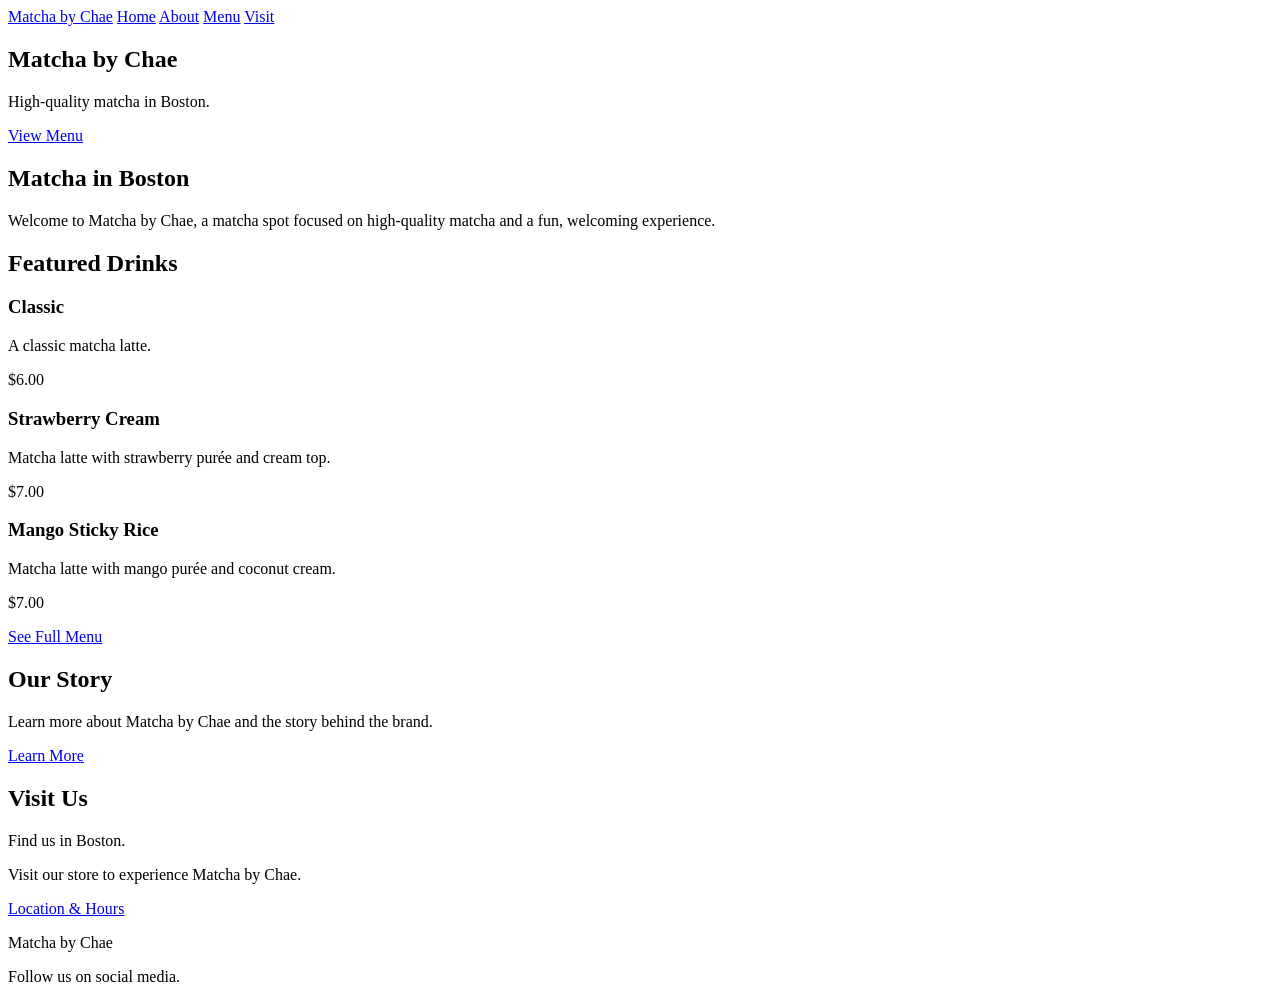
==== index.html @ 6a05a6c6 "Build initial home page structure" ====
<!DOCTYPE html>
<html lang="en">

<head>
    <meta charset="UTF-8">
    <meta name="viewport" content="width=device-width, initial-scale=1.0">
    <title>Matcha by Chae | Boston</title>
</head>

<body>

    <header>
        <nav>
            <a href="index.html">Matcha by Chae</a>

            <a href="index.html">Home</a>
            <a href="about.html">About</a>
            <a href="menu.html">Menu</a>
            <a href="visit.html">Visit</a>
        </nav>
    </header>

    <main>

        <!-- Hero Section -->
        <section>
            <h1>Matcha by Chae</h1>
            <p>High-quality matcha in Boston.</p>
            <a href="menu.html">View Menu</a>
        </section>


        <!-- Introduction -->
        <section>
            <h2>Matcha in Boston</h2>

            <p>
                Welcome to Matcha by Chae, a matcha spot focused on
                high-quality matcha and a fun, welcoming experience.
            </p>
        </section>


        <!-- Featured Drinks -->
        <section>
            <h2>Featured Drinks</h2>

            <article>
                <h3>Classic</h3>
                <p>A classic matcha latte.</p>
                <p>$6.00</p>
            </article>

            <article>
                <h3>Strawberry Cream</h3>
                <p>
                    Matcha latte with strawberry purée and cream top.
                </p>
                <p>$7.00</p>
            </article>

            <article>
                <h3>Mango Sticky Rice</h3>
                <p>
                    Matcha latte with mango purée and coconut cream.
                </p>
                <p>$7.00</p>
            </article>

            <a href="menu.html">See Full Menu</a>
        </section>


        <!-- Our Story -->
        <section>
            <h2>Our Story</h2>

            <p>
                Learn more about Matcha by Chae and the story behind
                the brand.
            </p>

            <a href="about.html">Learn More</a>
        </section>


        <!-- Visit -->
        <section>
            <h2>Visit Us</h2>

            <p>Find us in Boston.</p>

            <p>
                Visit our store to experience Matcha by Chae.
            </p>

            <a href="visit.html">Location & Hours</a>
        </section>

    </main>


    <footer>
        <p>Matcha by Chae</p>
        <p>Follow us on social media.</p>
    </footer>

</body>

</html>
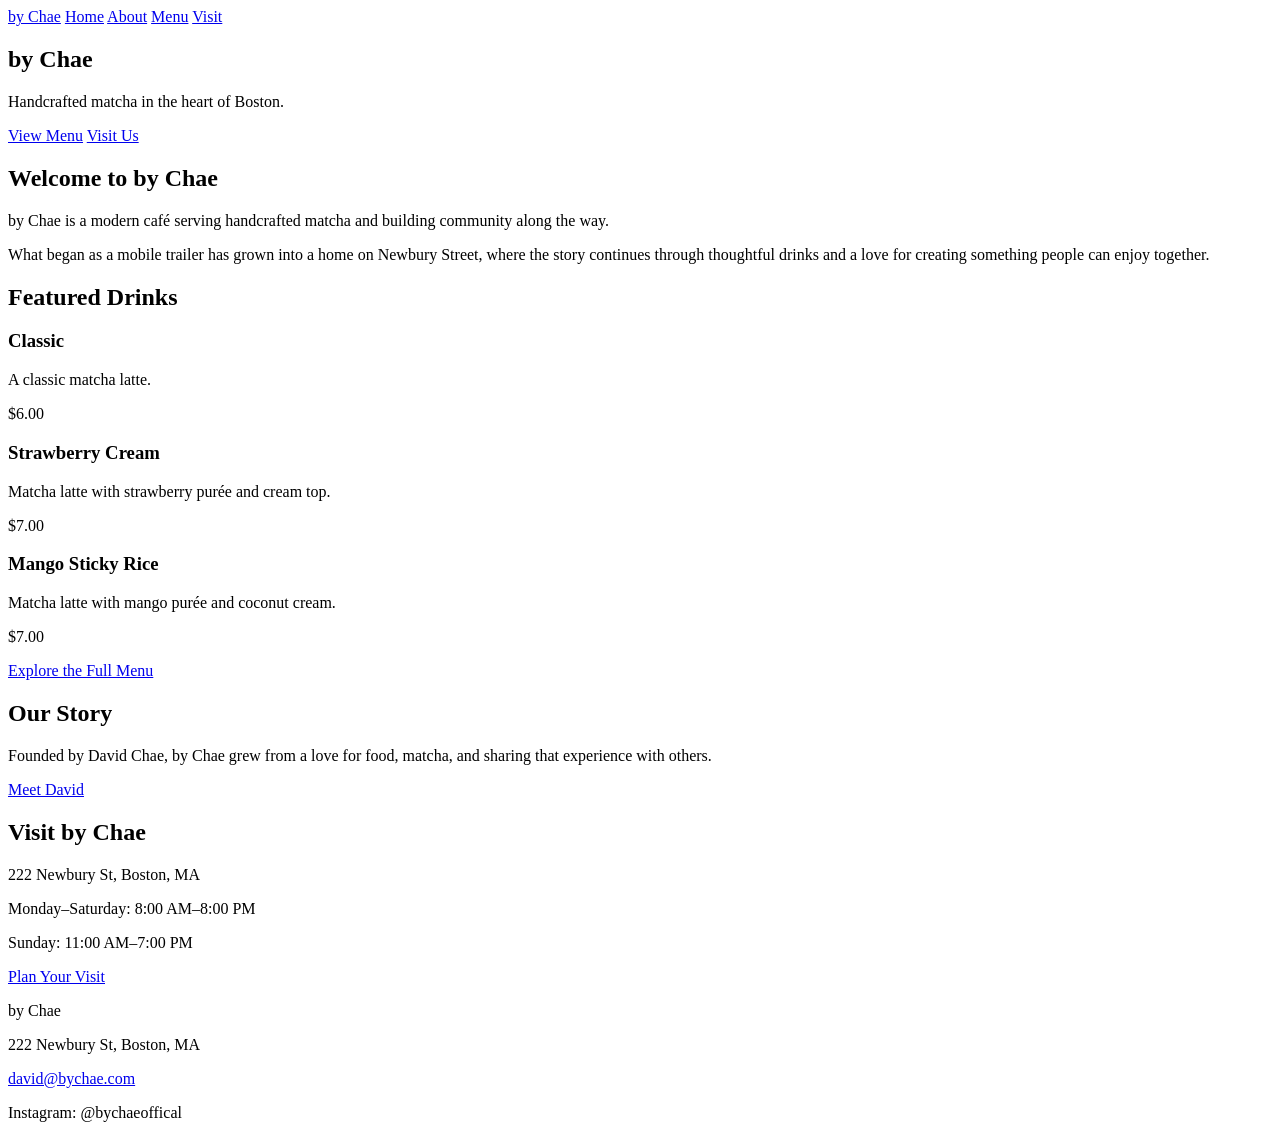
==== commit 5d6608b9: "Add final client content to all pages" ====
--- a/index.html
+++ b/index.html
@@ -4,14 +4,14 @@
 <head>
     <meta charset="UTF-8">
     <meta name="viewport" content="width=device-width, initial-scale=1.0">
-    <title>Matcha by Chae | Boston</title>
+    <title>by Chae | Matcha in Boston</title>
 </head>
 
 <body>
 
     <header>
         <nav>
-            <a href="index.html">Matcha by Chae</a>
+            <a href="index.html">by Chae</a>
 
             <a href="index.html">Home</a>
             <a href="about.html">About</a>
@@ -22,26 +22,29 @@
 
     <main>
 
-        <!-- Hero Section -->
         <section>
-            <h1>Matcha by Chae</h1>
-            <p>High-quality matcha in Boston.</p>
+            <h1>by Chae</h1>
+            <p>Handcrafted matcha in the heart of Boston.</p>
             <a href="menu.html">View Menu</a>
+            <a href="visit.html">Visit Us</a>
         </section>
 
-
-        <!-- Introduction -->
         <section>
-            <h2>Matcha in Boston</h2>
+            <h2>Welcome to by Chae</h2>
 
             <p>
-                Welcome to Matcha by Chae, a matcha spot focused on
-                high-quality matcha and a fun, welcoming experience.
+                by Chae is a modern café serving handcrafted matcha
+                and building community along the way.
+            </p>
+
+            <p>
+                What began as a mobile trailer has grown into a home
+                on Newbury Street, where the story continues through
+                thoughtful drinks and a love for creating something
+                people can enjoy together.
             </p>
         </section>
 
-
-        <!-- Featured Drinks -->
         <section>
             <h2>Featured Drinks</h2>
 
@@ -53,56 +56,49 @@
 
             <article>
                 <h3>Strawberry Cream</h3>
-                <p>
-                    Matcha latte with strawberry purée and cream top.
-                </p>
+                <p>Matcha latte with strawberry purée and cream top.</p>
                 <p>$7.00</p>
             </article>
 
             <article>
                 <h3>Mango Sticky Rice</h3>
-                <p>
-                    Matcha latte with mango purée and coconut cream.
-                </p>
+                <p>Matcha latte with mango purée and coconut cream.</p>
                 <p>$7.00</p>
             </article>
 
-            <a href="menu.html">See Full Menu</a>
+            <a href="menu.html">Explore the Full Menu</a>
         </section>
 
-
-        <!-- Our Story -->
         <section>
             <h2>Our Story</h2>
 
             <p>
-                Learn more about Matcha by Chae and the story behind
-                the brand.
+                Founded by David Chae, by Chae grew from a love for
+                food, matcha, and sharing that experience with others.
             </p>
 
-            <a href="about.html">Learn More</a>
+            <a href="about.html">Meet David</a>
         </section>
 
+        <section>
+            <h2>Visit by Chae</h2>
 
-        <!-- Visit -->
-        <section>
-            <h2>Visit Us</h2>
+            <p>222 Newbury St, Boston, MA</p>
+            <p>Monday–Saturday: 8:00 AM–8:00 PM</p>
+            <p>Sunday: 11:00 AM–7:00 PM</p>
 
-            <p>Find us in Boston.</p>
-
-            <p>
-                Visit our store to experience Matcha by Chae.
-            </p>
-
-            <a href="visit.html">Location & Hours</a>
+            <a href="visit.html">Plan Your Visit</a>
         </section>
 
     </main>
 
-
     <footer>
-        <p>Matcha by Chae</p>
-        <p>Follow us on social media.</p>
+        <p>by Chae</p>
+        <p>222 Newbury St, Boston, MA</p>
+        <p>
+            <a href="mailto:david@bychae.com">david@bychae.com</a>
+        </p>
+        <p>Instagram: @bychaeoffical</p>
     </footer>
 
 </body>
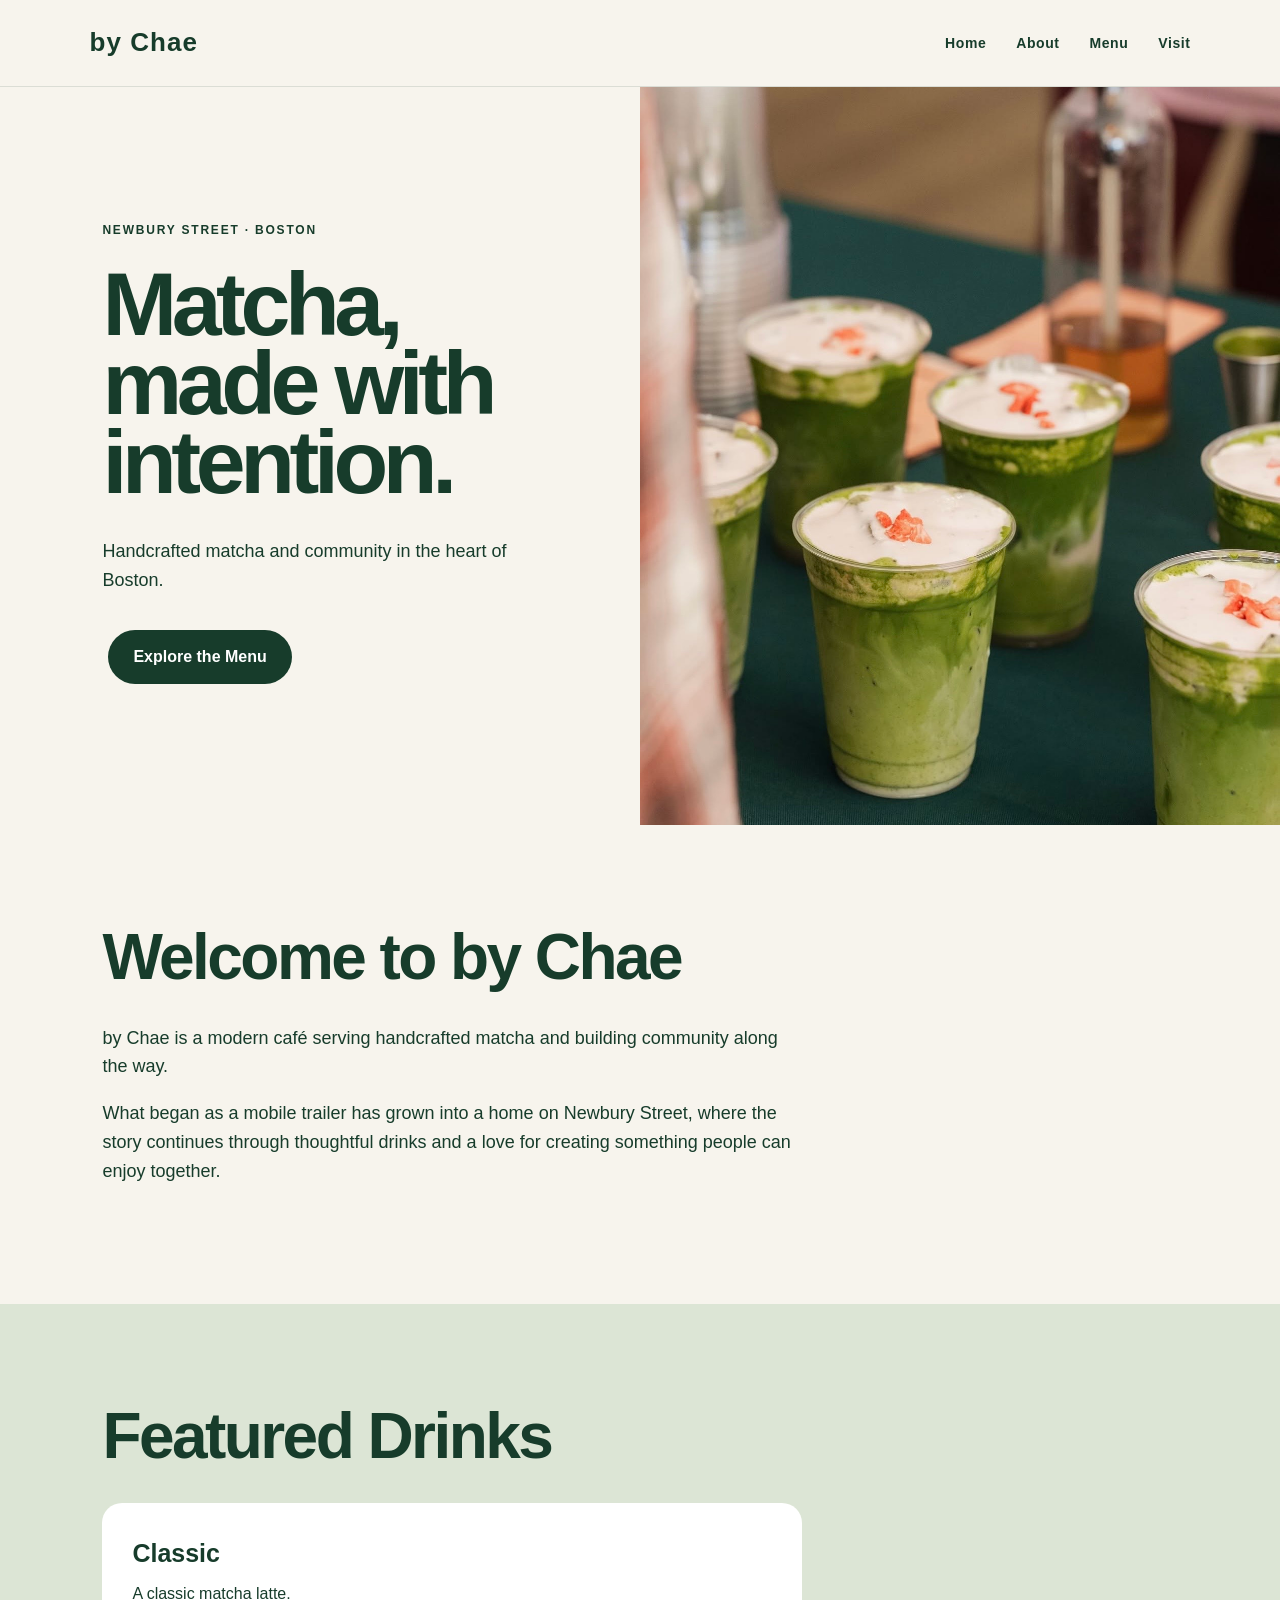
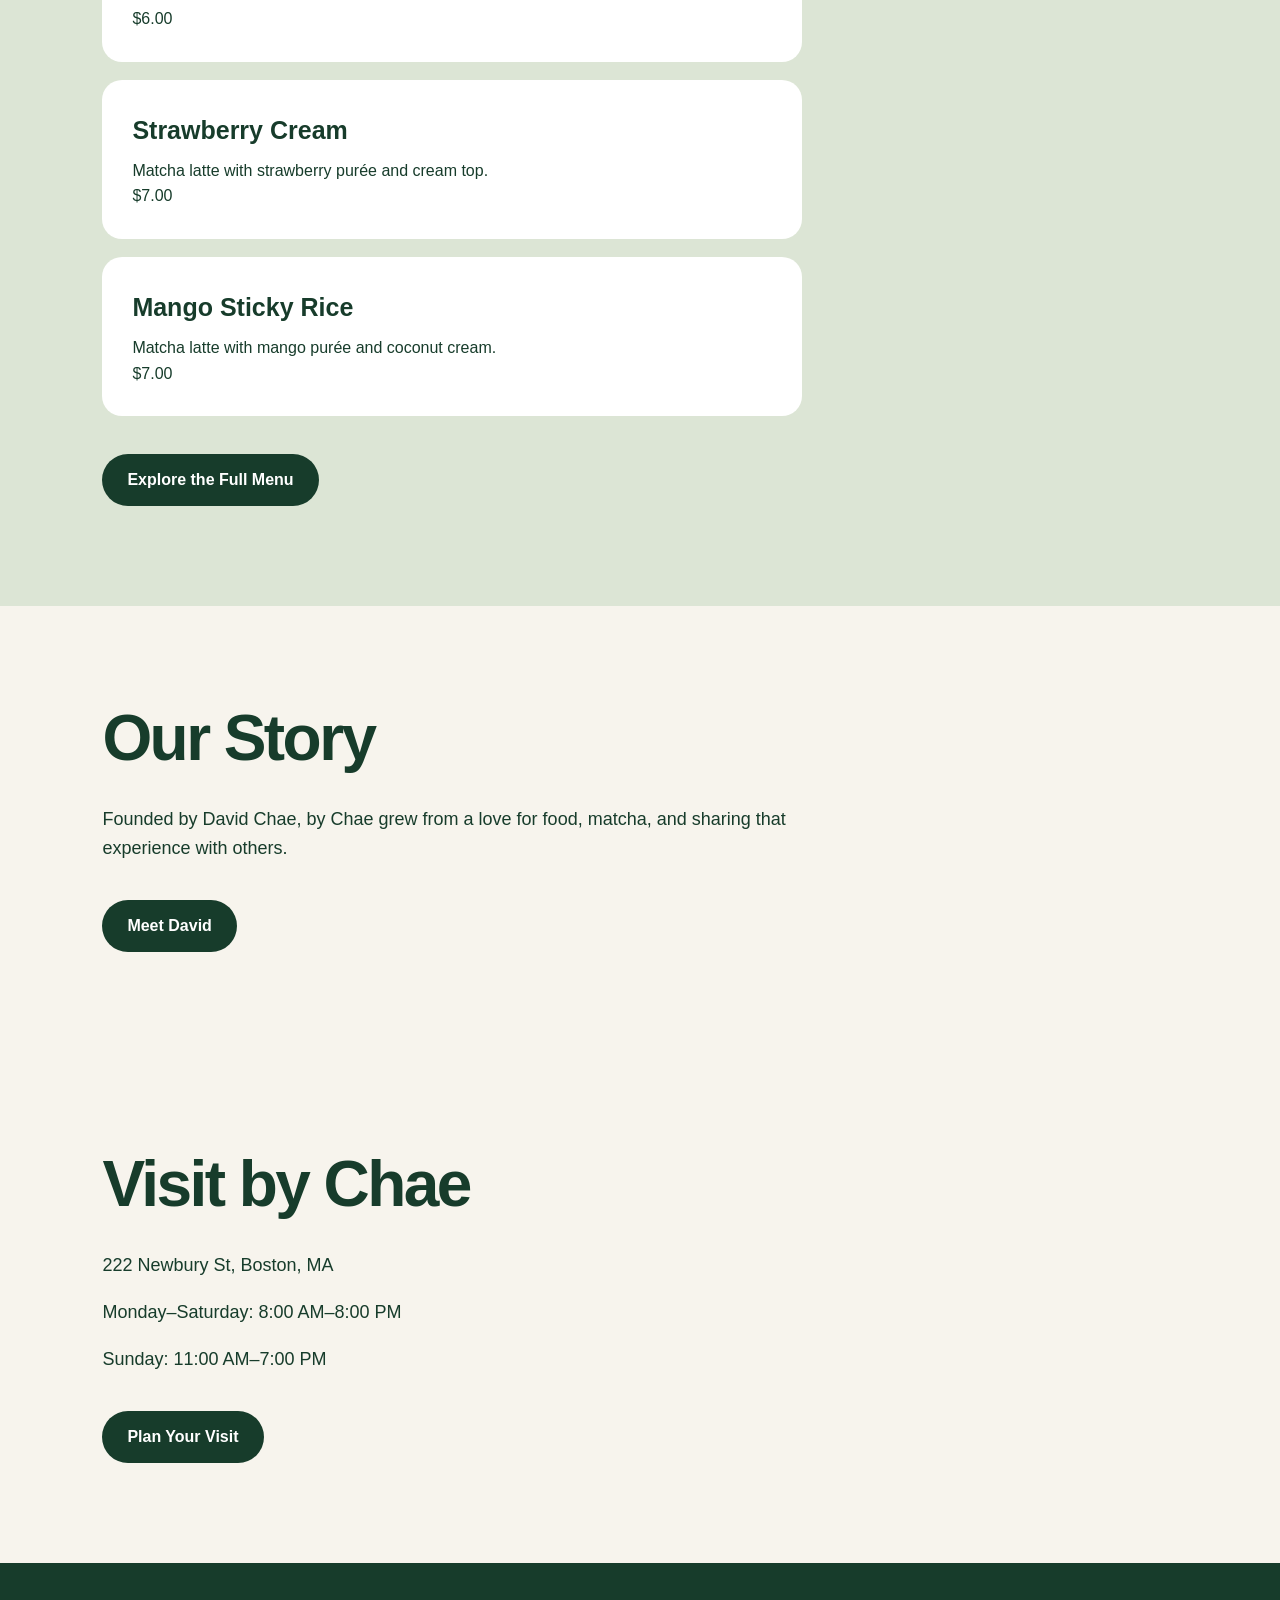
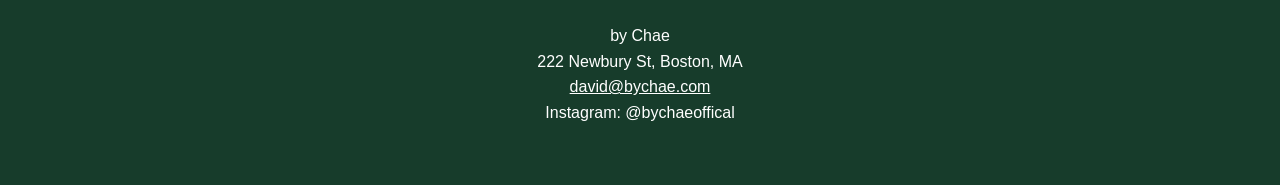
==== commit 617759fc: "updates" ====
--- a/index.html
+++ b/index.html
@@ -5,6 +5,7 @@
     <meta charset="UTF-8">
     <meta name="viewport" content="width=device-width, initial-scale=1.0">
     <title>by Chae | Matcha in Boston</title>
+    <link rel="stylesheet" href="styles.css">
 </head>
 
 <body>
@@ -22,12 +23,22 @@
 
     <main>
 
-        <section>
-            <h1>by Chae</h1>
-            <p>Handcrafted matcha in the heart of Boston.</p>
-            <a href="menu.html">View Menu</a>
-            <a href="visit.html">Visit Us</a>
-        </section>
+     <section class="hero">
+    <div class="hero-text">
+        <p class="eyebrow">NEWBURY STREET · BOSTON</p>
+        <h1>Matcha,<br>made with<br>intention.</h1>
+
+        <p class="hero-description">
+            Handcrafted matcha and community in the heart of Boston.
+        </p>
+
+        <a href="menu.html">Explore the Menu</a>
+    </div>
+
+    <div class="hero-image">
+        <img src="images/matcha-drinks.jpg" alt="by Chae matcha drinks">
+    </div>
+</section>
 
         <section>
             <h2>Welcome to by Chae</h2>
--- a/styles.css
+++ b/styles.css
@@ -0,0 +1,269 @@
+:root {
+    --green: #173c2b;
+    --light-green: #dce5d5;
+    --cream: #f7f4ed;
+    --white: #ffffff;
+    --text: #173c2b;
+}
+
+* {
+    box-sizing: border-box;
+    margin: 0;
+    padding: 0;
+}
+
+body {
+    font-family: Arial, Helvetica, sans-serif;
+    background: var(--cream);
+    color: var(--text);
+    line-height: 1.6;
+}
+
+header {
+    background: var(--cream);
+    padding: 22px 7%;
+    position: sticky;
+    top: 0;
+    z-index: 100;
+    border-bottom: 1px solid rgba(23, 60, 43, 0.12);
+}
+
+nav {
+    max-width: 1200px;
+    margin: auto;
+    display: flex;
+    justify-content: space-between;
+    align-items: center;
+    gap: 30px;
+}
+
+nav a {
+    color: var(--green);
+    text-decoration: none;
+    font-size: 14px;
+    font-weight: 600;
+    letter-spacing: 0.04em;
+}
+
+nav a:first-child {
+    font-size: 26px;
+    font-weight: 700;
+    margin-right: auto;
+}
+
+nav a:hover {
+    opacity: 0.6;
+}
+
+main > section:first-child {
+    min-height: 72vh;
+    background: var(--green);
+    color: var(--white);
+    display: flex;
+    flex-direction: column;
+    justify-content: center;
+    align-items: center;
+    text-align: center;
+    padding: 80px 8%;
+}
+
+main > section:first-child h1 {
+    font-size: clamp(64px, 10vw, 140px);
+    line-height: 0.9;
+    letter-spacing: -0.06em;
+    margin-bottom: 28px;
+}
+
+main > section:first-child p {
+    font-size: 20px;
+    margin-bottom: 35px;
+}
+
+main > section:first-child a {
+    display: inline-block;
+    background: var(--cream);
+    color: var(--green);
+    padding: 13px 25px;
+    margin: 6px;
+    border-radius: 100px;
+    text-decoration: none;
+    font-weight: 600;
+    transition: 0.2s ease;
+}
+
+main > section:first-child a:hover {
+    transform: translateY(-2px);
+    background: var(--white);
+}
+
+section {
+    padding: 100px 8%;
+}
+
+section:nth-child(3) {
+    background: var(--light-green);
+}
+
+section h2 {
+    font-size: clamp(36px, 5vw, 65px);
+    line-height: 1;
+    letter-spacing: -0.04em;
+    margin-bottom: 35px;
+}
+
+section > p {
+    max-width: 700px;
+    font-size: 18px;
+    margin-bottom: 18px;
+}
+
+article {
+    background: var(--white);
+    border-radius: 20px;
+    padding: 30px;
+    margin: 18px 0;
+    max-width: 700px;
+    transition: transform 0.2s ease;
+}
+
+article:hover {
+    transform: translateY(-4px);
+}
+
+article h3 {
+    font-size: 25px;
+    margin-bottom: 8px;
+}
+
+section > a {
+    display: inline-block;
+    background: var(--green);
+    color: var(--white);
+    padding: 13px 25px;
+    border-radius: 100px;
+    text-decoration: none;
+    margin-top: 20px;
+    font-weight: 600;
+}
+
+footer {
+    background: var(--green);
+    color: var(--white);
+    padding: 60px 8%;
+    text-align: center;
+}
+
+footer a {
+    color: var(--white);
+}
+
+@media (max-width: 700px) {
+    header {
+        padding: 18px 5%;
+    }
+
+    nav {
+        flex-wrap: wrap;
+        gap: 12px 18px;
+    }
+
+    nav a:first-child {
+        width: 100%;
+        font-size: 24px;
+    }
+
+    nav a {
+        font-size: 13px;
+    }
+
+    section {
+        padding: 70px 6%;
+    }
+
+    main > section:first-child {
+        min-height: 65vh;
+        padding: 70px 6%;
+    }
+
+    main > section:first-child h1 {
+        font-size: 65px;
+    }
+}
+/* New homepage hero */
+
+.hero {
+    min-height: 82vh !important;
+    display: grid !important;
+    grid-template-columns: 1fr 1fr;
+    padding: 0 !important;
+    background: var(--cream) !important;
+    color: var(--green) !important;
+    text-align: left !important;
+}
+
+.hero-text {
+    display: flex;
+    flex-direction: column;
+    justify-content: center;
+    align-items: flex-start;
+    padding: 70px 8vw;
+}
+
+.hero .eyebrow {
+    font-size: 12px;
+    font-weight: 700;
+    letter-spacing: 0.15em;
+    margin-bottom: 25px;
+}
+
+.hero h1 {
+    font-size: clamp(60px, 7vw, 110px) !important;
+    line-height: 0.88 !important;
+    letter-spacing: -0.06em;
+    margin-bottom: 35px !important;
+}
+
+.hero-description {
+    max-width: 430px;
+    font-size: 18px !important;
+    margin-bottom: 30px !important;
+}
+
+.hero a {
+    background: var(--green) !important;
+    color: var(--white) !important;
+    padding: 14px 25px !important;
+    border-radius: 100px;
+    text-decoration: none;
+    font-weight: 600;
+}
+
+.hero-image {
+    height: 82vh;
+    overflow: hidden;
+}
+
+.hero-image img {
+    width: 100%;
+    height: 100%;
+    object-fit: cover;
+    display: block;
+}
+
+@media (max-width: 750px) {
+    .hero {
+        grid-template-columns: 1fr !important;
+    }
+
+    .hero-text {
+        padding: 70px 7%;
+    }
+
+    .hero-image {
+        height: 55vh;
+    }
+
+    .hero h1 {
+        font-size: 60px !important;
+    }
+}
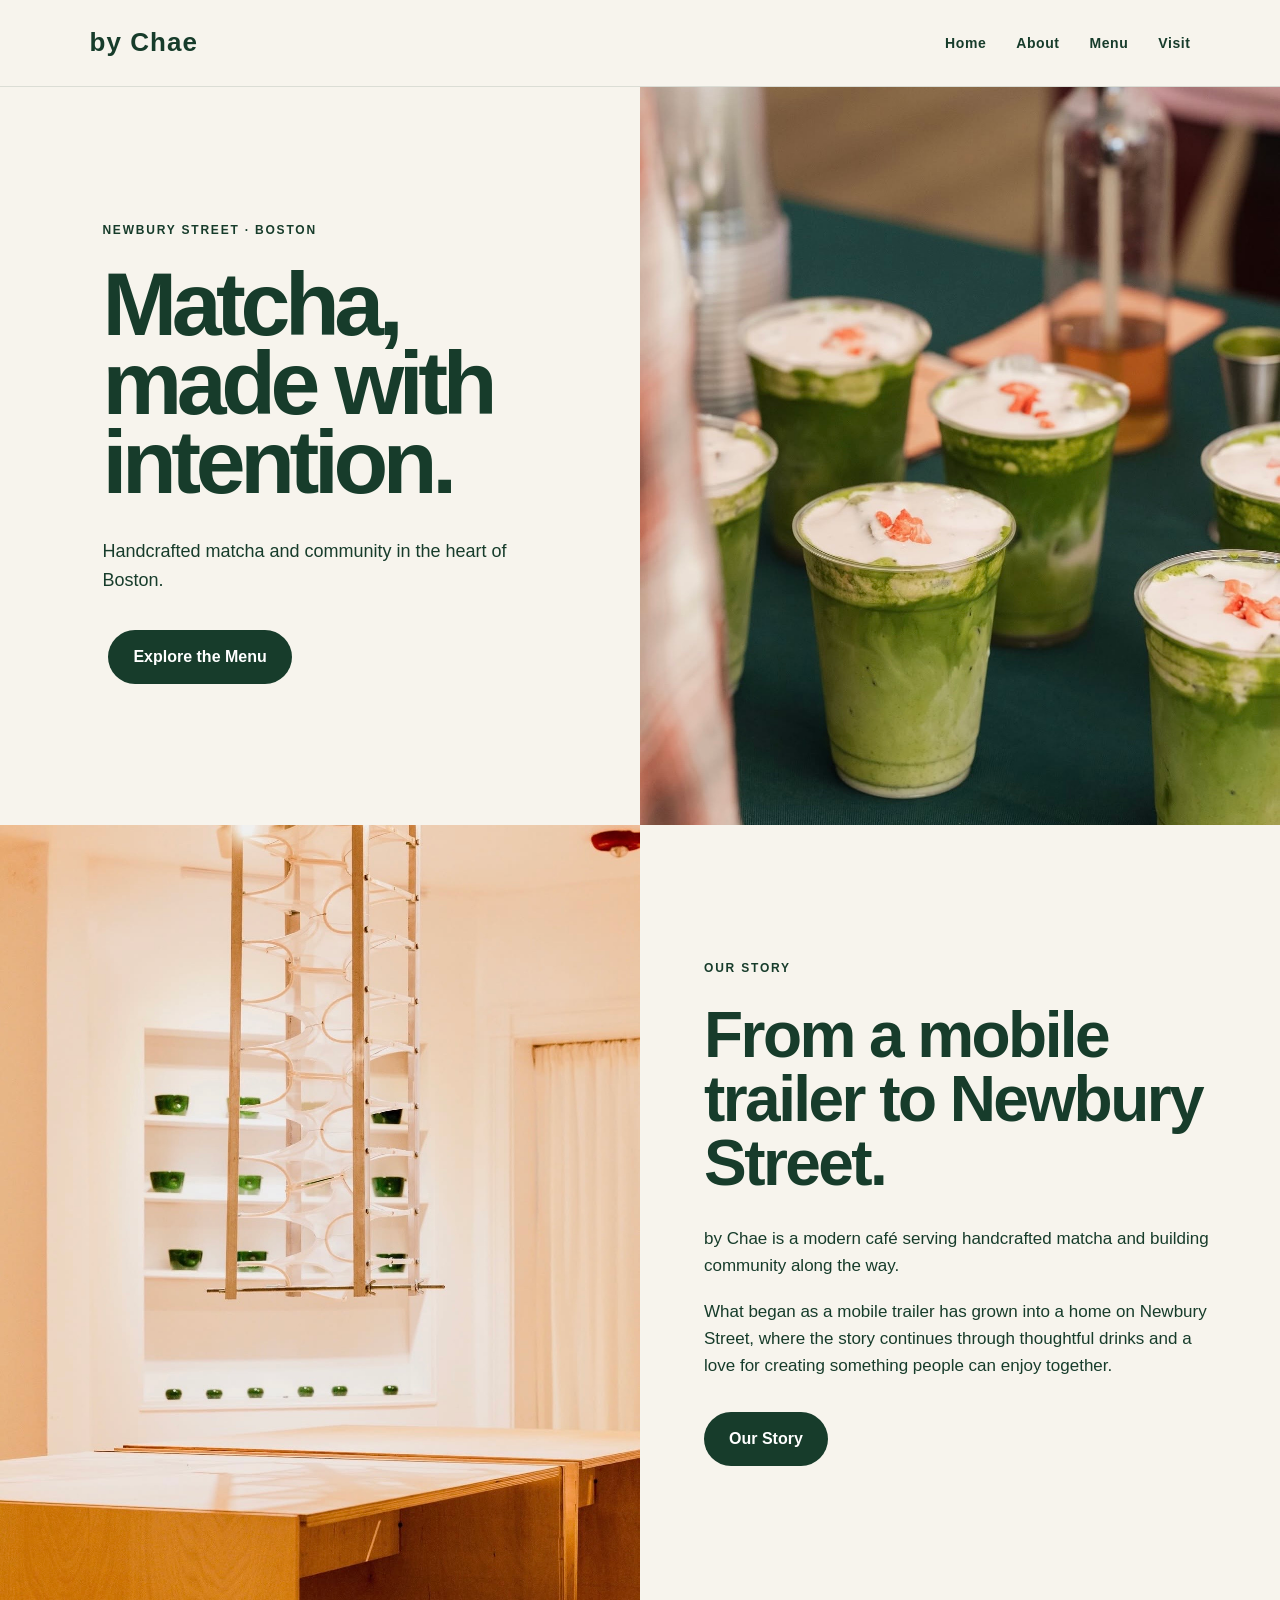
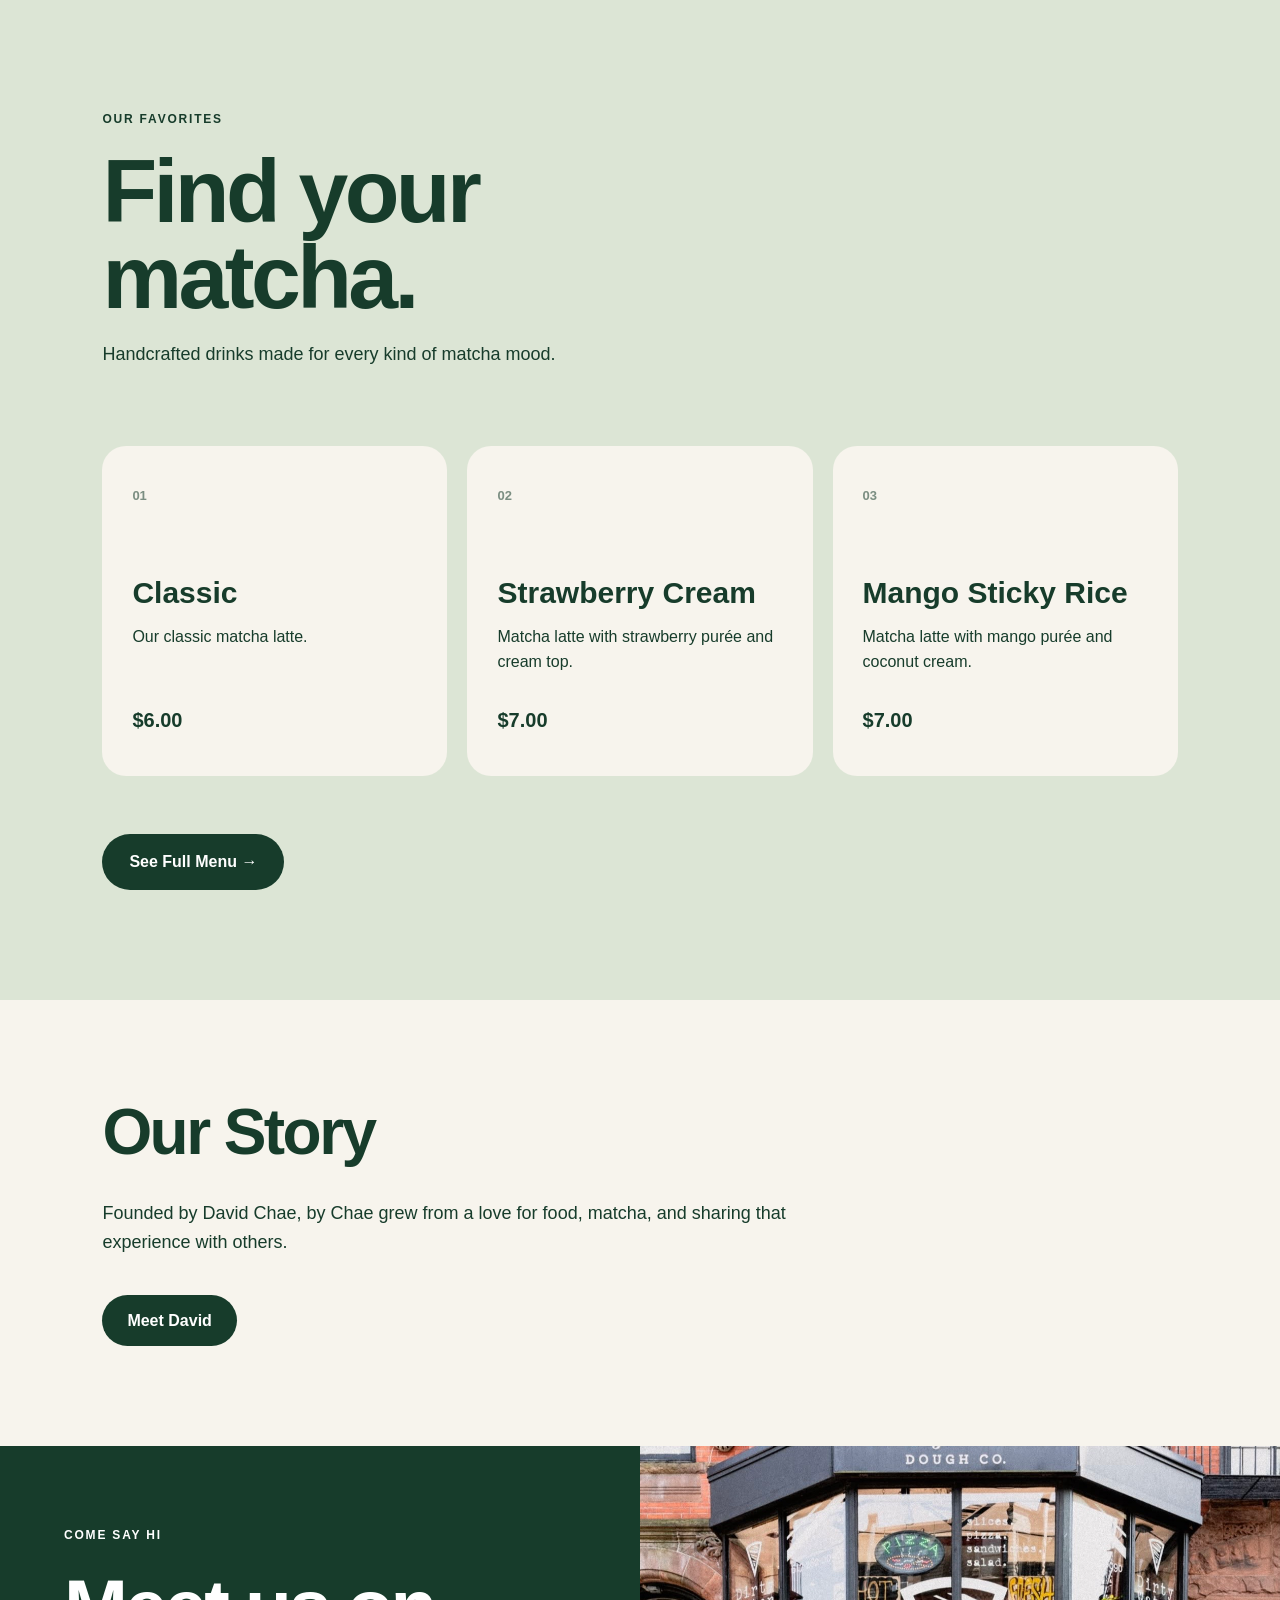
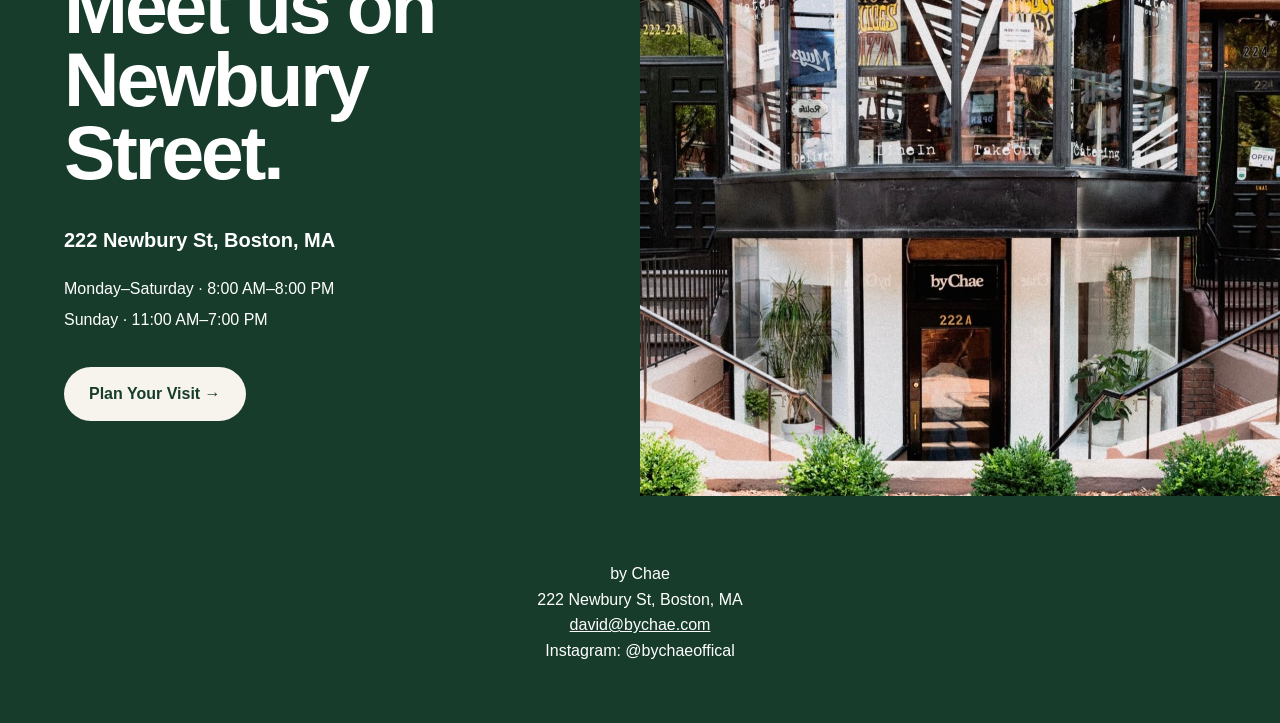
==== commit b9ae4180: "Improve homepage layout and add images" ====
--- a/index.html
+++ b/index.html
@@ -40,45 +40,63 @@
     </div>
 </section>
 
-        <section>
-            <h2>Welcome to by Chae</h2>
+       <section class="story-section">
+    <div class="story-image">
+        <img src="images/store-interior.jpg" alt="Inside the by Chae cafe">
+    </div>
 
-            <p>
-                by Chae is a modern café serving handcrafted matcha
-                and building community along the way.
-            </p>
+    <div class="story-text">
+        <p class="eyebrow">OUR STORY</p>
+        <h2>From a mobile trailer to Newbury Street.</h2>
 
-            <p>
-                What began as a mobile trailer has grown into a home
-                on Newbury Street, where the story continues through
-                thoughtful drinks and a love for creating something
-                people can enjoy together.
-            </p>
-        </section>
+        <p>
+            by Chae is a modern café serving handcrafted matcha
+            and building community along the way.
+        </p>
 
-        <section>
-            <h2>Featured Drinks</h2>
+        <p>
+            What began as a mobile trailer has grown into a home
+            on Newbury Street, where the story continues through
+            thoughtful drinks and a love for creating something
+            people can enjoy together.
+        </p>
 
-            <article>
-                <h3>Classic</h3>
-                <p>A classic matcha latte.</p>
-                <p>$6.00</p>
-            </article>
+        <a href="about.html">Our Story</a>
+    </div>
+</section>
 
-            <article>
-                <h3>Strawberry Cream</h3>
-                <p>Matcha latte with strawberry purée and cream top.</p>
-                <p>$7.00</p>
-            </article>
+   <section class="featured-section">
+    <div class="featured-heading">
+        <p class="eyebrow">OUR FAVORITES</p>
+        <h2>Find your matcha.</h2>
+        <p>Handcrafted drinks made for every kind of matcha mood.</p>
+    </div>
 
-            <article>
-                <h3>Mango Sticky Rice</h3>
-                <p>Matcha latte with mango purée and coconut cream.</p>
-                <p>$7.00</p>
-            </article>
+    <div class="drink-grid">
+        <article class="drink-card">
+            <span class="drink-number">01</span>
+            <h3>Classic</h3>
+            <p>Our classic matcha latte.</p>
+            <strong>$6.00</strong>
+        </article>
 
-            <a href="menu.html">Explore the Full Menu</a>
-        </section>
+        <article class="drink-card">
+            <span class="drink-number">02</span>
+            <h3>Strawberry Cream</h3>
+            <p>Matcha latte with strawberry purée and cream top.</p>
+            <strong>$7.00</strong>
+        </article>
+
+        <article class="drink-card">
+            <span class="drink-number">03</span>
+            <h3>Mango Sticky Rice</h3>
+            <p>Matcha latte with mango purée and coconut cream.</p>
+            <strong>$7.00</strong>
+        </article>
+    </div>
+
+    <a class="menu-button" href="menu.html">See Full Menu →</a>
+</section>
 
         <section>
             <h2>Our Story</h2>
@@ -91,15 +109,26 @@
             <a href="about.html">Meet David</a>
         </section>
 
-        <section>
-            <h2>Visit by Chae</h2>
+      <section class="visit-section">
+    <div class="visit-content">
+        <p class="eyebrow">COME SAY HI</p>
+        <h2>Meet us on<br>Newbury Street.</h2>
 
-            <p>222 Newbury St, Boston, MA</p>
-            <p>Monday–Saturday: 8:00 AM–8:00 PM</p>
-            <p>Sunday: 11:00 AM–7:00 PM</p>
+        <p class="visit-address">222 Newbury St, Boston, MA</p>
 
-            <a href="visit.html">Plan Your Visit</a>
-        </section>
+        <div class="visit-hours">
+            <p>Monday–Saturday · 8:00 AM–8:00 PM</p>
+            <p>Sunday · 11:00 AM–7:00 PM</p>
+        </div>
+
+        <a href="visit.html">Plan Your Visit →</a>
+    </div>
+
+    <div class="visit-image">
+        <img src="images/store-exterior.jpg" alt="Exterior of by Chae on Newbury Street">
+    </div>
+</section>
+    
 
     </main>
 
--- a/styles.css
+++ b/styles.css
@@ -266,4 +266,337 @@
     .hero h1 {
         font-size: 60px !important;
     }
+}
+/* Story section */
+
+.story-section {
+    display: grid;
+    grid-template-columns: 1fr 1fr;
+    padding: 0;
+    background: var(--cream);
+    min-height: 700px;
+}
+
+.story-image {
+    min-height: 700px;
+    overflow: hidden;
+}
+
+.story-image img {
+    width: 100%;
+    height: 100%;
+    object-fit: cover;
+    display: block;
+}
+
+.story-text {
+    display: flex;
+    flex-direction: column;
+    justify-content: center;
+    align-items: flex-start;
+    padding: 80px 10%;
+}
+
+.story-text .eyebrow {
+    font-size: 12px;
+    font-weight: 700;
+    letter-spacing: 0.15em;
+    margin-bottom: 25px;
+}
+
+.story-text h2 {
+    font-size: clamp(42px, 5vw, 70px);
+    line-height: 1;
+    margin-bottom: 30px;
+}
+
+.story-text p {
+    max-width: 520px;
+    font-size: 17px;
+    margin-bottom: 18px;
+}
+
+.story-text a {
+    display: inline-block;
+    background: var(--green);
+    color: var(--white);
+    padding: 14px 25px;
+    border-radius: 100px;
+    text-decoration: none;
+    font-weight: 600;
+    margin-top: 15px;
+}
+
+@media (max-width: 750px) {
+    .story-section {
+        grid-template-columns: 1fr;
+    }
+
+    .story-image {
+        min-height: 450px;
+    }
+
+    .story-text {
+        padding: 70px 7%;
+    }
+}
+/* Featured drinks */
+
+.featured-section {
+    background: var(--light-green);
+    padding: 110px 8%;
+}
+
+.featured-heading {
+    max-width: 700px;
+    margin-bottom: 60px;
+}
+
+.featured-heading .eyebrow {
+    font-size: 12px;
+    font-weight: 700;
+    letter-spacing: 0.15em;
+    margin-bottom: 20px;
+}
+
+.featured-heading h2 {
+    font-size: clamp(50px, 7vw, 90px);
+    line-height: 0.95;
+    margin-bottom: 20px;
+}
+
+.featured-heading > p:last-child {
+    font-size: 18px;
+}
+
+.drink-grid {
+    display: grid;
+    grid-template-columns: repeat(3, 1fr);
+    gap: 20px;
+}
+
+.drink-card {
+    background: var(--cream);
+    border-radius: 24px;
+    padding: 40px 30px;
+    min-height: 330px;
+    display: flex;
+    flex-direction: column;
+    align-items: flex-start;
+}
+
+.drink-number {
+    font-size: 13px;
+    font-weight: 700;
+    opacity: 0.55;
+    margin-bottom: 70px;
+}
+
+.drink-card h3 {
+    font-size: 30px;
+    line-height: 1.05;
+    margin-bottom: 15px;
+}
+
+.drink-card p {
+    margin-bottom: 25px;
+}
+
+.drink-card strong {
+    margin-top: auto;
+    font-size: 20px;
+}
+
+.menu-button {
+    display: inline-block;
+    margin-top: 40px;
+    background: var(--green);
+    color: white;
+    padding: 15px 27px;
+    border-radius: 100px;
+    text-decoration: none;
+    font-weight: 600;
+}
+
+@media (max-width: 750px) {
+    .featured-section {
+        padding: 75px 7%;
+    }
+
+    .drink-grid {
+        grid-template-columns: 1fr;
+    }
+
+    .drink-card {
+        min-height: 260px;
+    }
+
+    .drink-number {
+        margin-bottom: 45px;
+    }
+}
+/* Visit section */
+
+.visit-section {
+    display: grid;
+    grid-template-columns: 1fr 1fr;
+    padding: 0;
+    background: var(--green);
+    color: var(--white);
+}
+
+.visit-content {
+    min-height: 650px;
+    display: flex;
+    flex-direction: column;
+    justify-content: center;
+    align-items: flex-start;
+    padding: 80px 10%;
+}
+
+.visit-content .eyebrow {
+    font-size: 12px;
+    font-weight: 700;
+    letter-spacing: 0.15em;
+    margin-bottom: 25px;
+}
+
+.visit-content h2 {
+    font-size: clamp(48px, 6vw, 80px);
+    line-height: 0.95;
+    margin-bottom: 35px;
+}
+
+.visit-address {
+    font-size: 20px;
+    font-weight: 600;
+    margin-bottom: 20px;
+}
+
+.visit-hours {
+    margin-bottom: 30px;
+}
+
+.visit-hours p {
+    margin-bottom: 5px;
+}
+
+.visit-content a {
+    display: inline-block;
+    background: var(--cream);
+    color: var(--green);
+    padding: 14px 25px;
+    border-radius: 100px;
+    text-decoration: none;
+    font-weight: 600;
+}
+
+.visit-image {
+    min-height: 650px;
+    overflow: hidden;
+}
+
+.visit-image img {
+    width: 100%;
+    height: 100%;
+    object-fit: cover;
+    display: block;
+}
+
+@media (max-width: 750px) {
+    .visit-section {
+        grid-template-columns: 1fr;
+    }
+
+    .visit-content {
+        min-height: auto;
+        padding: 75px 7%;
+    }
+
+  .visit-image {
+    height: 400px;
+}
+}
+/* Visit section */
+
+.visit-section {
+    display: grid;
+    grid-template-columns: 1fr 1fr;
+    padding: 0;
+    background: var(--green);
+    color: var(--white);
+}
+
+.visit-content {
+    min-height: 650px;
+    display: flex;
+    flex-direction: column;
+    justify-content: center;
+    align-items: flex-start;
+    padding: 80px 10%;
+}
+
+.visit-content .eyebrow {
+    font-size: 12px;
+    font-weight: 700;
+    letter-spacing: 0.15em;
+    margin-bottom: 25px;
+}
+
+.visit-content h2 {
+    font-size: clamp(48px, 6vw, 80px);
+    line-height: 0.95;
+    margin-bottom: 35px;
+}
+
+.visit-address {
+    font-size: 20px;
+    font-weight: 600;
+    margin-bottom: 20px;
+}
+
+.visit-hours {
+    margin-bottom: 30px;
+}
+
+.visit-hours p {
+    margin-bottom: 5px;
+}
+
+.visit-content a {
+    display: inline-block;
+    background: var(--cream);
+    color: var(--green);
+    padding: 14px 25px;
+    border-radius: 100px;
+    text-decoration: none;
+    font-weight: 600;
+}
+
+.visit-image {
+    height: 600px;
+    overflow: hidden;
+}
+
+.visit-image img {
+    width: 100%;
+    height: 100%;
+    object-fit: cover;
+    object-position: center;
+    display: block;
+}
+
+@media (max-width: 750px) {
+    .visit-section {
+        grid-template-columns: 1fr;
+    }
+
+    .visit-content {
+        min-height: auto;
+        padding: 75px 7%;
+    }
+
+    .visit-image {
+        min-height: 450px;
+    }
 }
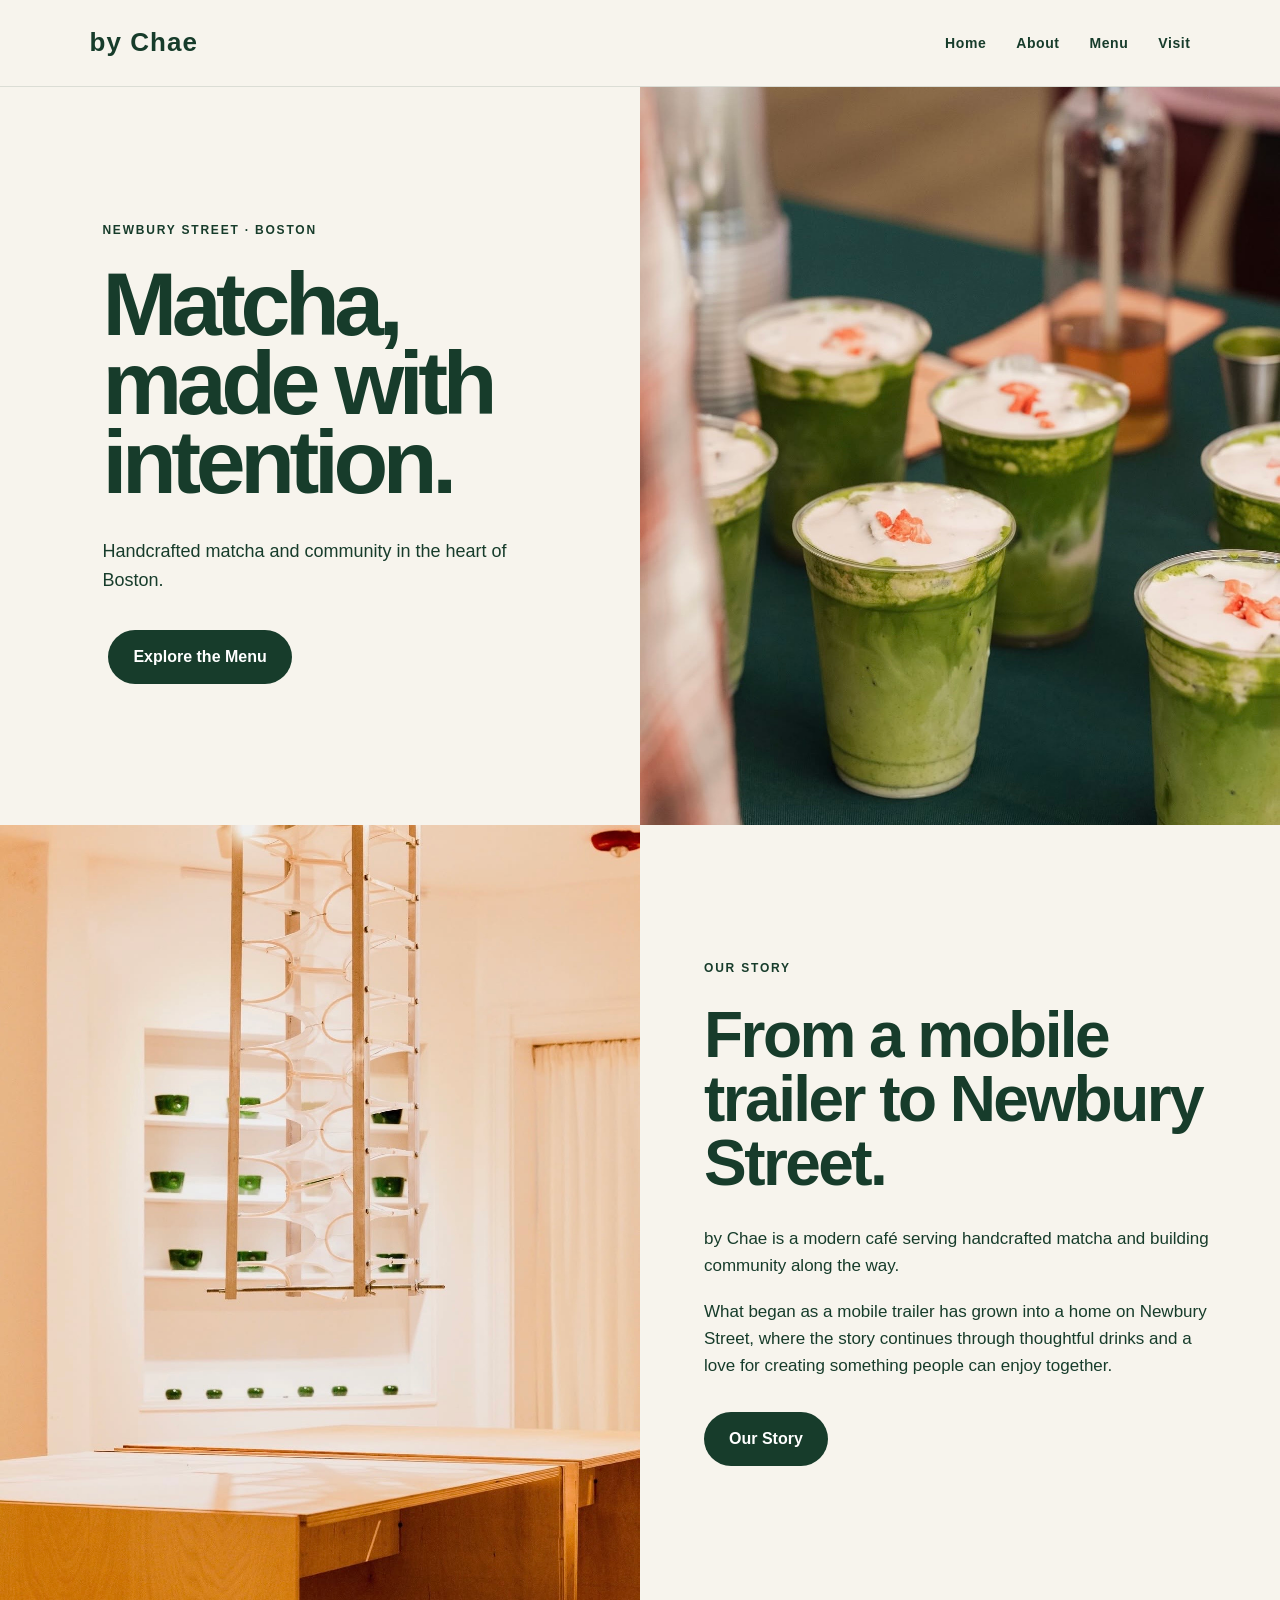
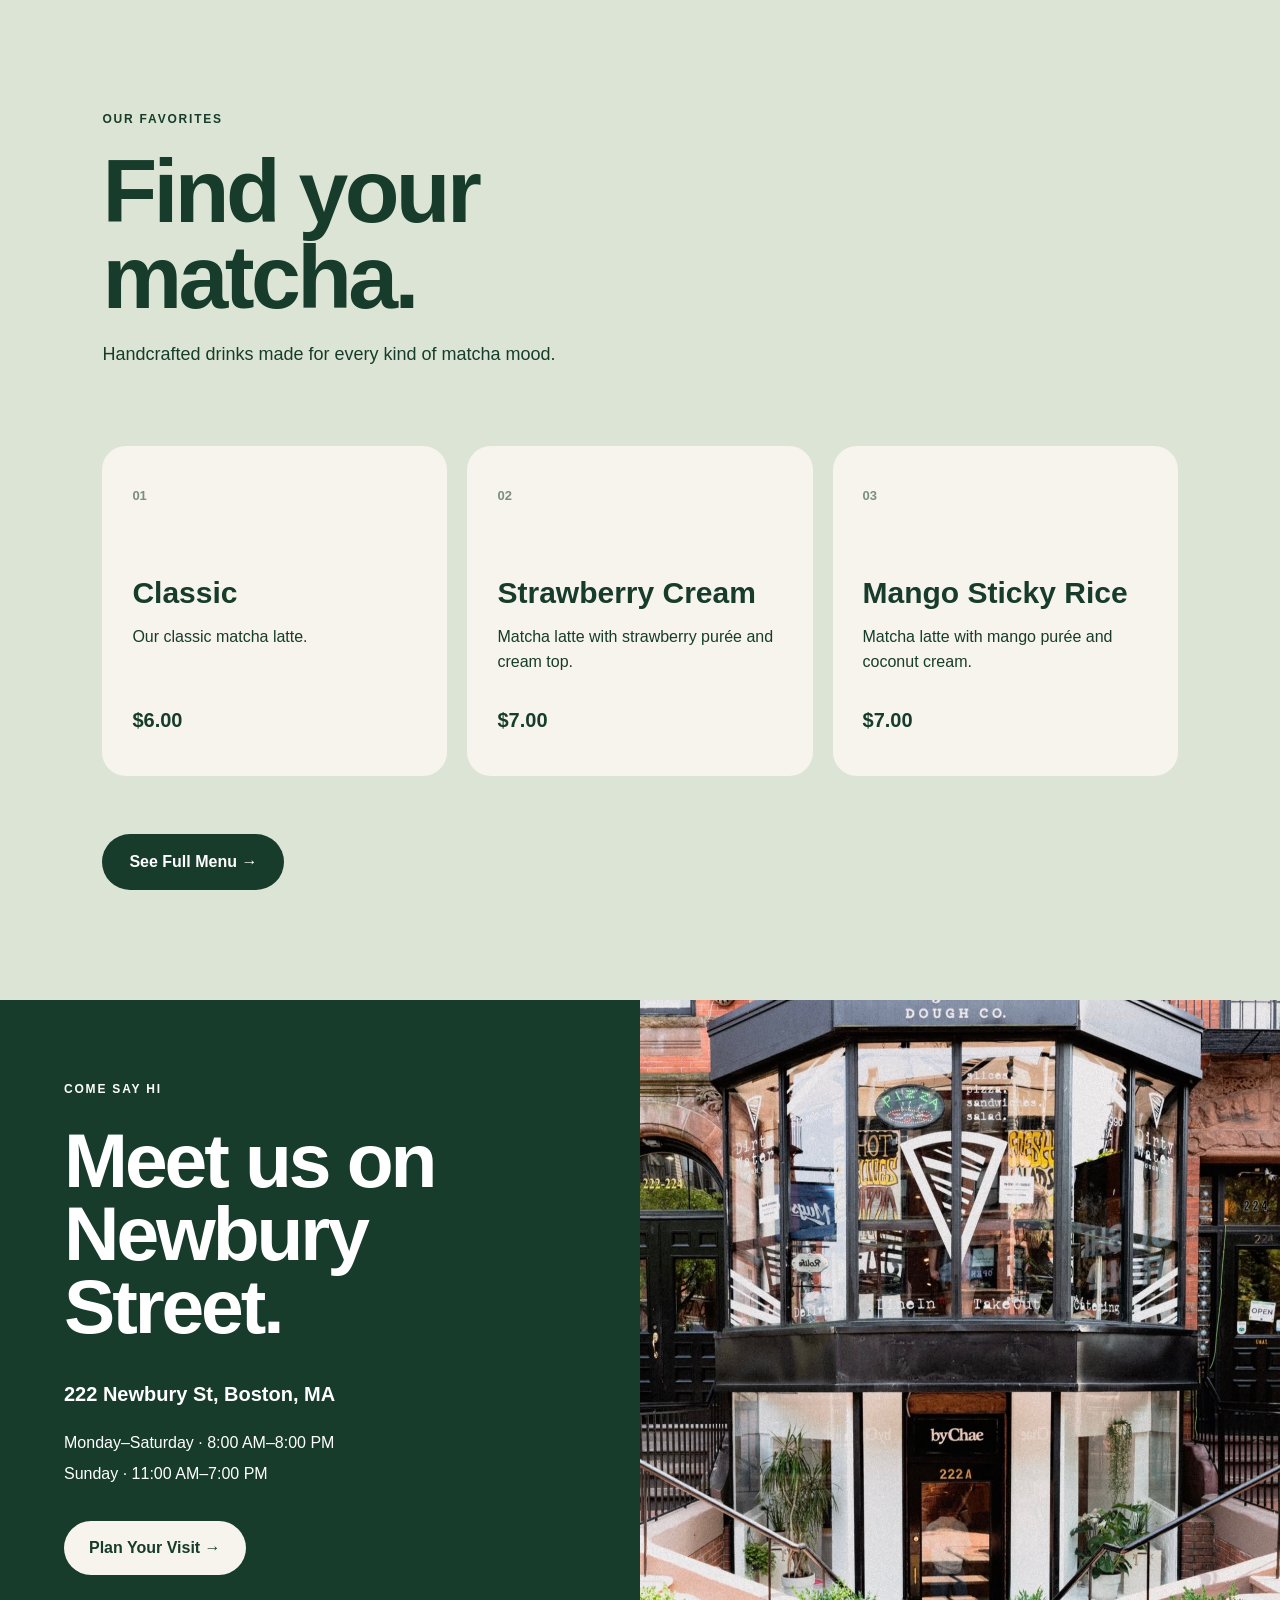
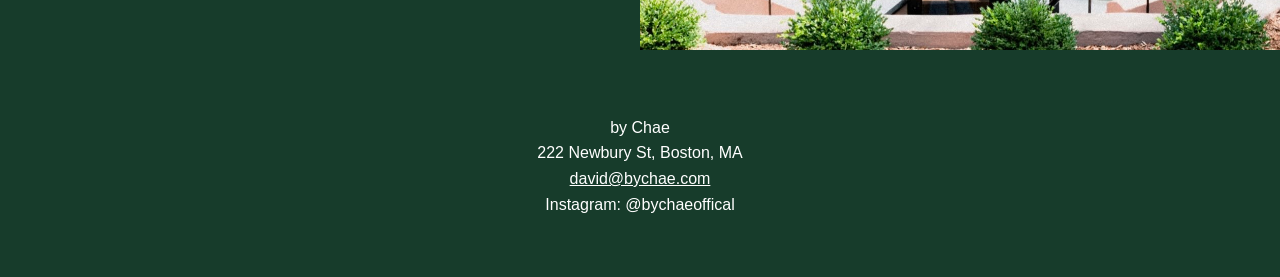
==== commit 7ee28ce3: "changes" ====
--- a/index.html
+++ b/index.html
@@ -98,16 +98,7 @@
     <a class="menu-button" href="menu.html">See Full Menu →</a>
 </section>
 
-        <section>
-            <h2>Our Story</h2>
-
-            <p>
-                Founded by David Chae, by Chae grew from a love for
-                food, matcha, and sharing that experience with others.
-            </p>
-
-            <a href="about.html">Meet David</a>
-        </section>
+   
 
       <section class="visit-section">
     <div class="visit-content">
